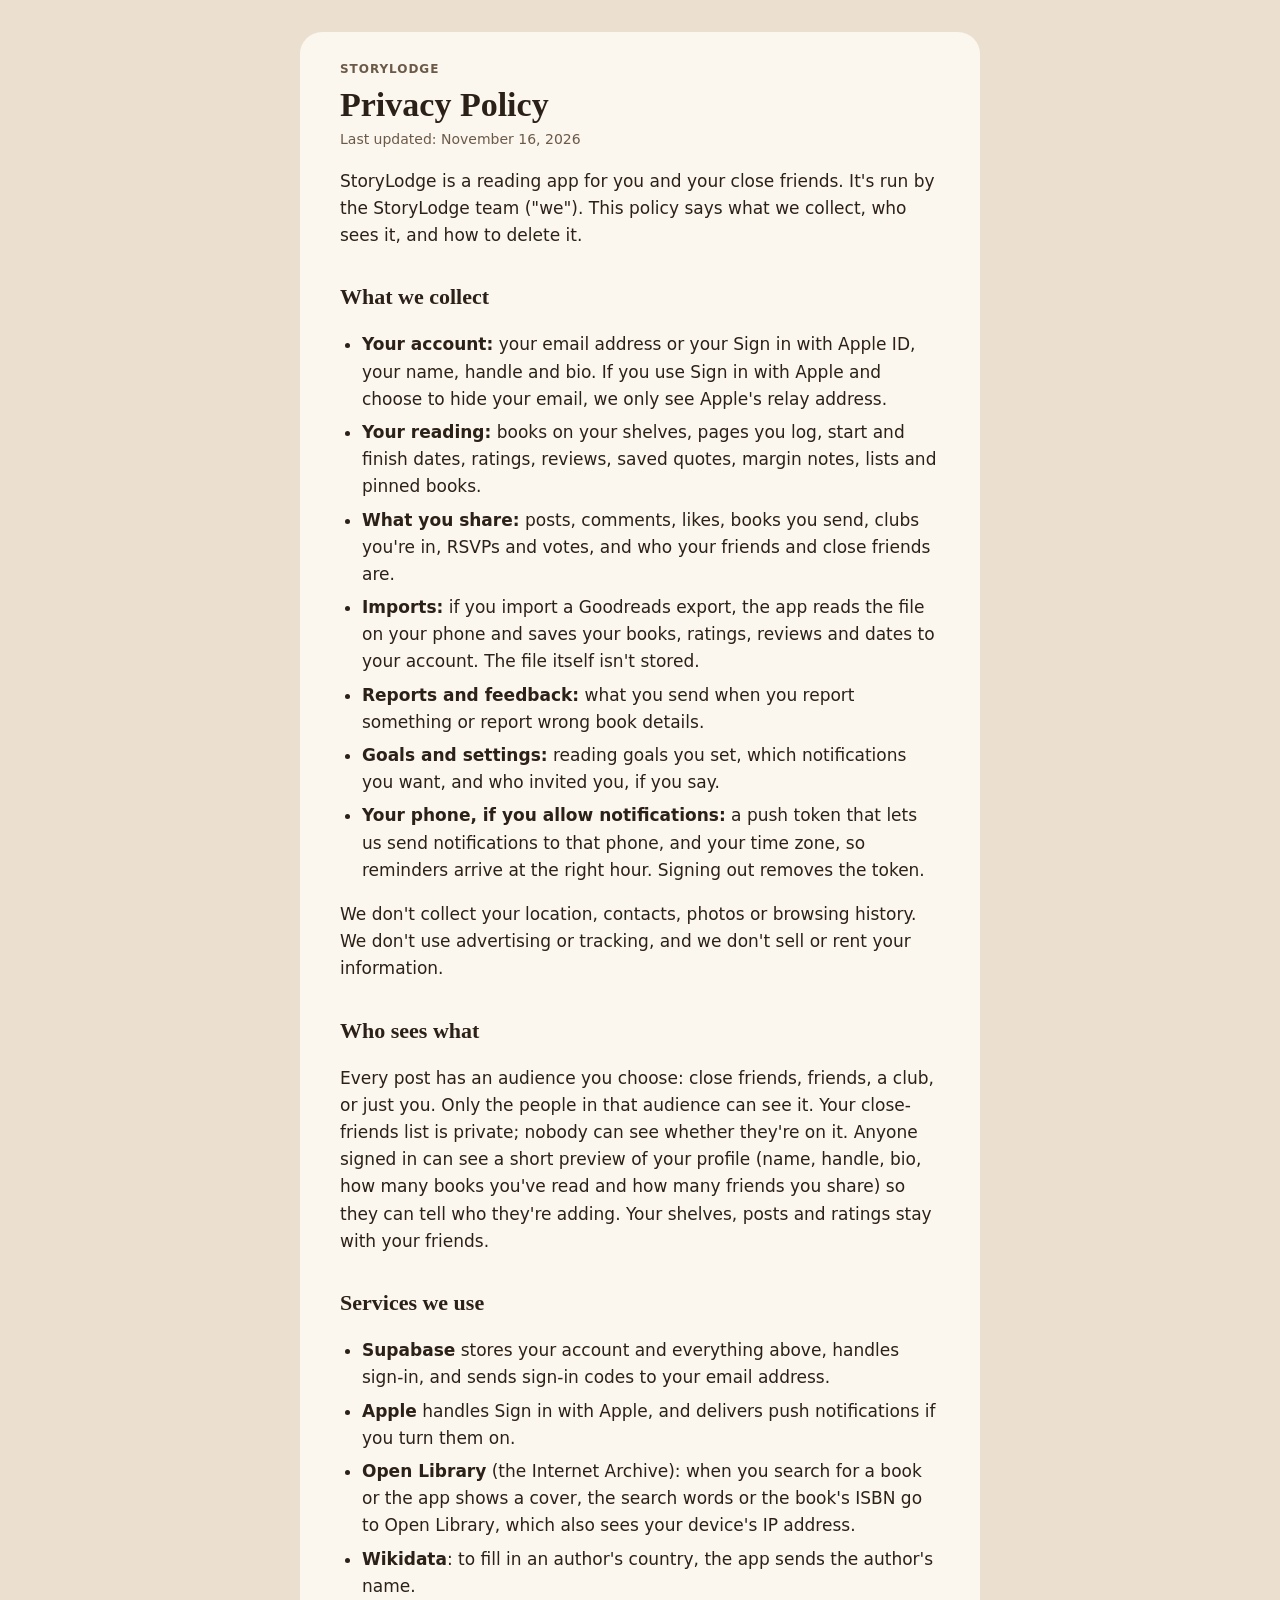
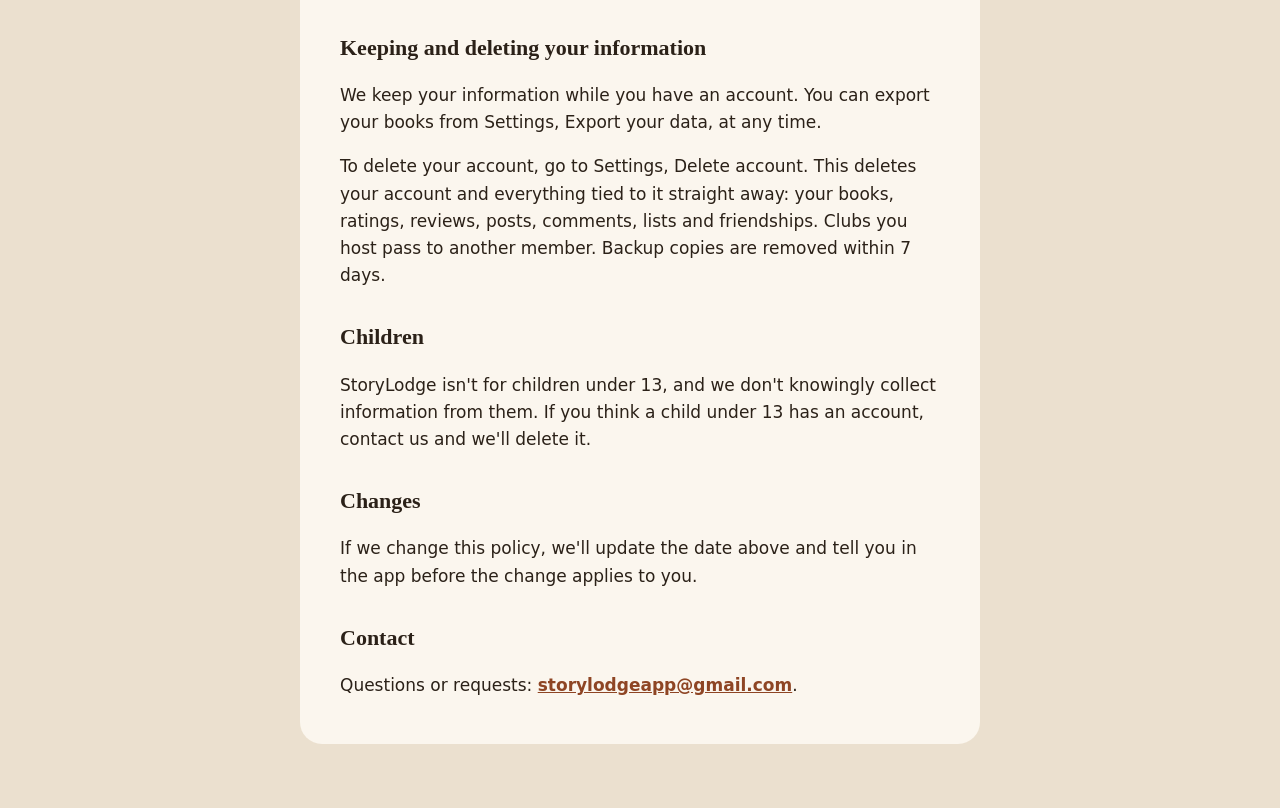
==== privacy.html @ 85fefceb "StoryLodge privacy policy, terms and support page" ====
<!doctype html>
<html lang="en">
<head>
<meta charset="utf-8">
<meta name="viewport" content="width=device-width,initial-scale=1">
<title>StoryLodge Privacy Policy</title>
<link rel="stylesheet" href="legal.css">
</head>
<body>
<main>
<p class="eyebrow">StoryLodge</p>
<h1>Privacy Policy</h1>
<p class="updated">Last updated: November 16, 2026</p>

<p>StoryLodge is a reading app for you and your close friends. It's run by the StoryLodge team ("we"). This policy says what we collect, who sees it, and how to delete it.</p>

<h2>What we collect</h2>
<ul>
  <li><b>Your account:</b> your email address or your Sign in with Apple ID, your name, handle and bio. If you use Sign in with Apple and choose to hide your email, we only see Apple's relay address.</li>
  <li><b>Your reading:</b> books on your shelves, pages you log, start and finish dates, ratings, reviews, saved quotes, margin notes, lists and pinned books.</li>
  <li><b>What you share:</b> posts, comments, likes, books you send, clubs you're in, RSVPs and votes, and who your friends and close friends are.</li>
  <li><b>Imports:</b> if you import a Goodreads export, the app reads the file on your phone and saves your books, ratings, reviews and dates to your account. The file itself isn't stored.</li>
  <li><b>Reports and feedback:</b> what you send when you report something or report wrong book details.</li>
  <li><b>Goals and settings:</b> reading goals you set, which notifications you want, and who invited you, if you say.</li>
  <li><b>Your phone, if you allow notifications:</b> a push token that lets us send notifications to that phone, and your time zone, so reminders arrive at the right hour. Signing out removes the token.</li>
</ul>
<p>We don't collect your location, contacts, photos or browsing history. We don't use advertising or tracking, and we don't sell or rent your information.</p>

<h2>Who sees what</h2>
<p>Every post has an audience you choose: close friends, friends, a club, or just you. Only the people in that audience can see it. Your close-friends list is private; nobody can see whether they're on it. Anyone signed in can see a short preview of your profile (name, handle, bio, how many books you've read and how many friends you share) so they can tell who they're adding. Your shelves, posts and ratings stay with your friends.</p>

<h2>Services we use</h2>
<ul>
  <li><b>Supabase</b> stores your account and everything above, handles sign-in, and sends sign-in codes to your email address.</li>
  <li><b>Apple</b> handles Sign in with Apple, and delivers push notifications if you turn them on.</li>
  <li><b>Open Library</b> (the Internet Archive): when you search for a book or the app shows a cover, the search words or the book's ISBN go to Open Library, which also sees your device's IP address.</li>
  <li><b>Wikidata</b>: to fill in an author's country, the app sends the author's name.</li>
</ul>

<h2>Keeping and deleting your information</h2>
<p>We keep your information while you have an account. You can export your books from Settings, Export your data, at any time.</p>
<p>To delete your account, go to Settings, Delete account. This deletes your account and everything tied to it straight away: your books, ratings, reviews, posts, comments, lists and friendships. Clubs you host pass to another member. Backup copies are removed within 7 days.</p>

<h2>Children</h2>
<p>StoryLodge isn't for children under 13, and we don't knowingly collect information from them. If you think a child under 13 has an account, contact us and we'll delete it.</p>

<h2>Changes</h2>
<p>If we change this policy, we'll update the date above and tell you in the app before the change applies to you.</p>

<h2>Contact</h2>
<p>Questions or requests: <b><a href="mailto:storylodgeapp@gmail.com">storylodgeapp@gmail.com</a></b>.</p>
</main>
</body>
</html>
---- legal.css ----
/* StoryLodge's legal and help pages, in Cedar colors (design/brand.md). */
:root {
  --ground: #EBE0CF; --surface: #FBF6EE; --ink: #2B2118; --muted: #6B5A48; --tint-text: #8E4524;
  color-scheme: light;
}
@media (prefers-color-scheme: dark) {
  :root { --ground: #1A130E; --surface: #261C15; --ink: #F2E6D6; --muted: #B8A48D; --tint-text: #E08A55; color-scheme: dark; }
}
* { box-sizing: border-box; }
body {
  margin: 0; background: var(--ground); color: var(--ink);
  font: 17px/1.6 -apple-system, BlinkMacSystemFont, "Segoe UI", system-ui, sans-serif;
  padding: 32px max(16px, env(safe-area-inset-right, 0px)) 64px max(16px, env(safe-area-inset-left, 0px));
}
main { max-width: 680px; margin: 0 auto; background: var(--surface); border-radius: 22px; padding: 28px clamp(18px, 5vw, 40px); }
.eyebrow { margin: 0; font-size: 12px; font-weight: 600; letter-spacing: .08em; text-transform: uppercase; color: var(--muted); }
h1 { font-family: "New York", Georgia, serif; font-size: 34px; line-height: 1.15; margin: 6px 0 4px; }
h2 { font-family: "New York", Georgia, serif; font-size: 22px; margin: 30px 0 6px; }
h3 { font-size: 17px; margin: 22px 0 2px; }
.updated { color: var(--muted); font-size: 14px; margin-top: 0; }
a { color: var(--tint-text); }
ul { padding-left: 22px; }
li { margin: 6px 0; }
.links { margin-top: 32px; color: var(--muted); font-size: 15px; }
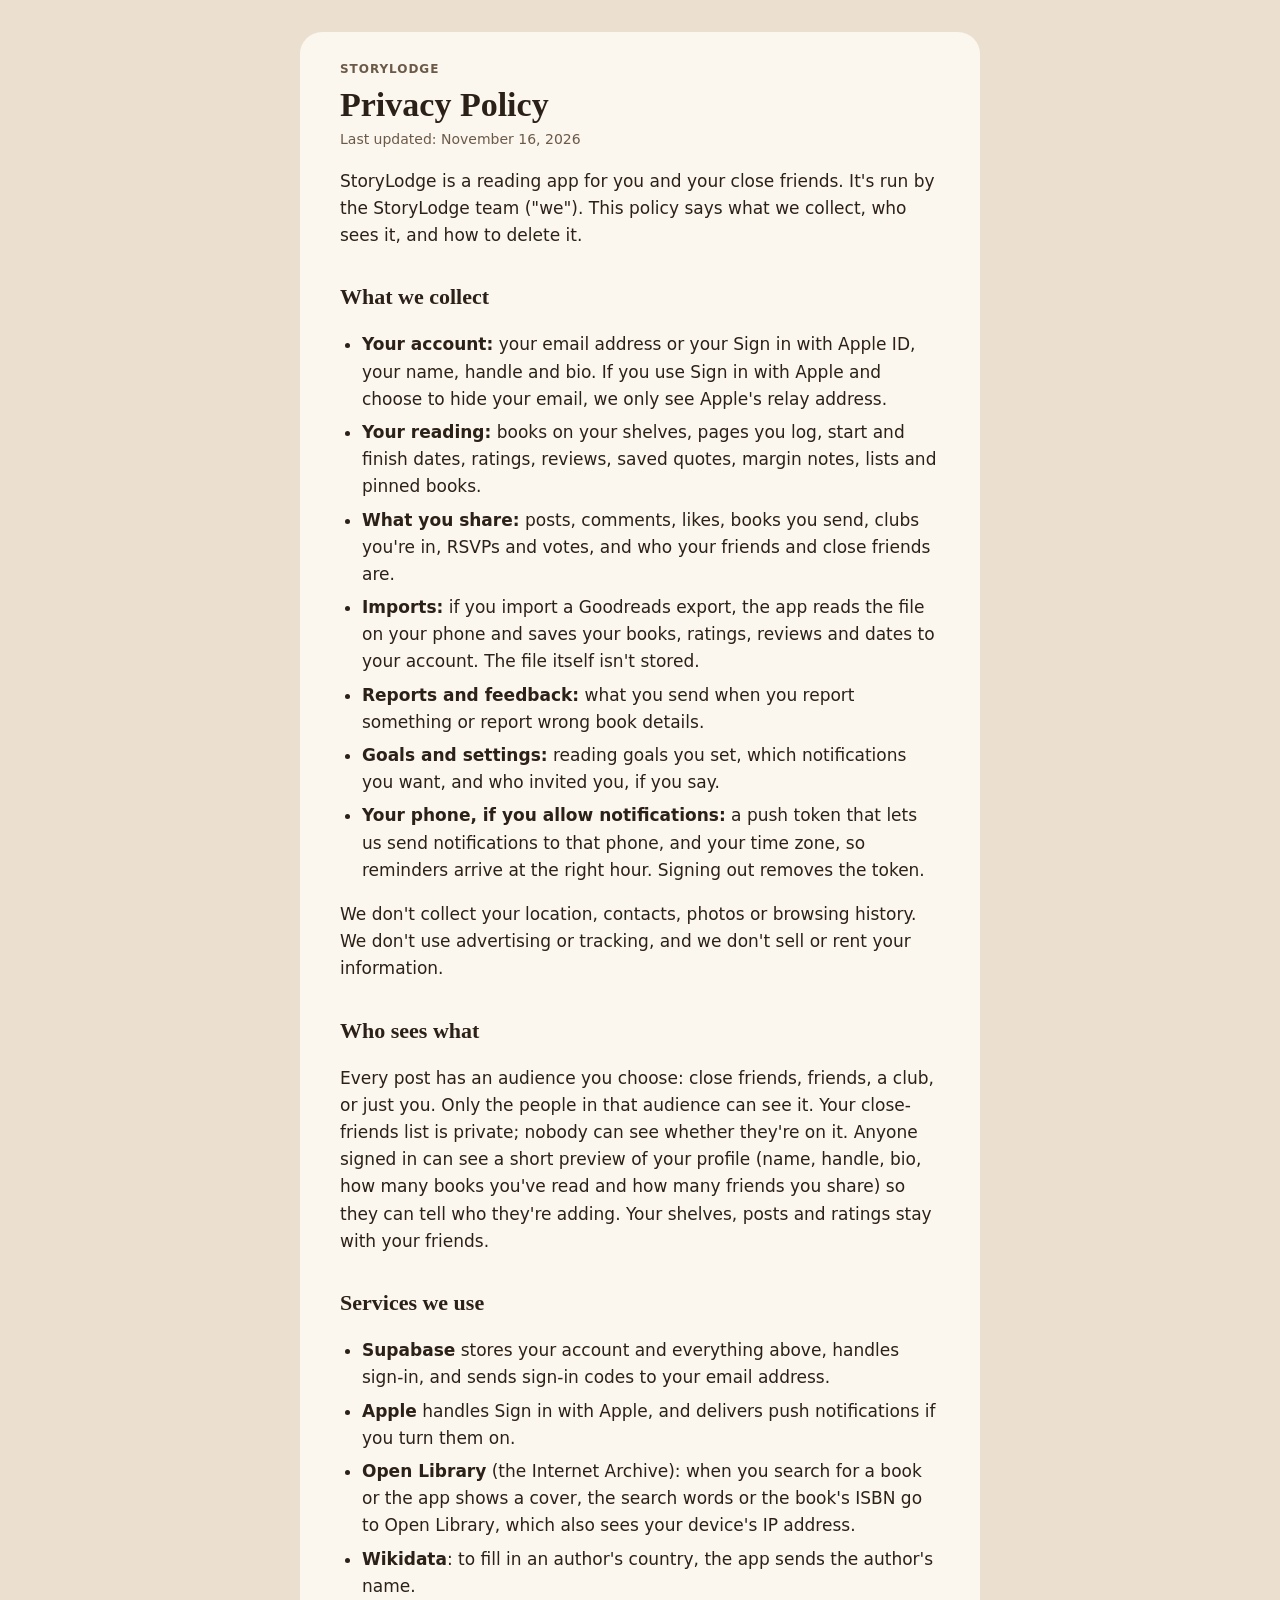
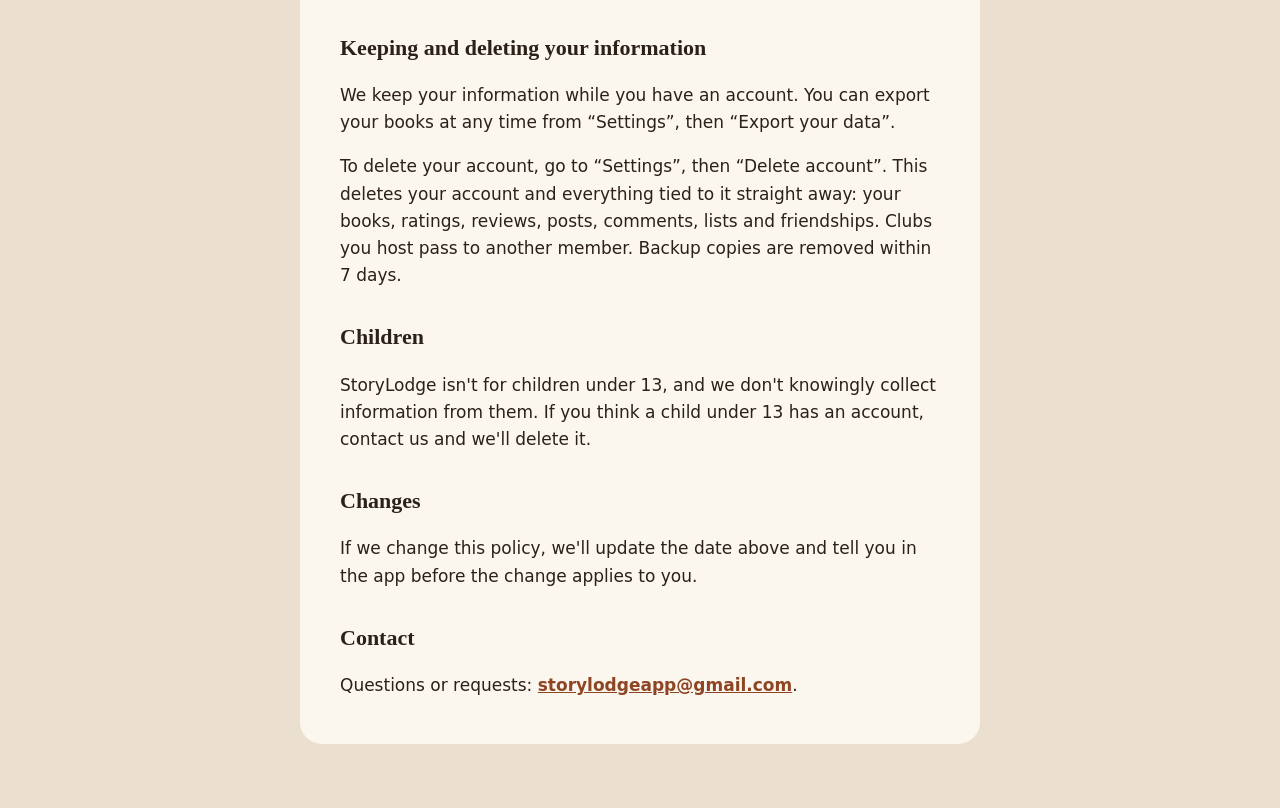
==== commit 915478cc: "Quote names on screen; correct the support steps" ====
--- a/privacy.html
+++ b/privacy.html
@@ -38,8 +38,8 @@
 </ul>
 
 <h2>Keeping and deleting your information</h2>
-<p>We keep your information while you have an account. You can export your books from Settings, Export your data, at any time.</p>
-<p>To delete your account, go to Settings, Delete account. This deletes your account and everything tied to it straight away: your books, ratings, reviews, posts, comments, lists and friendships. Clubs you host pass to another member. Backup copies are removed within 7 days.</p>
+<p>We keep your information while you have an account. You can export your books at any time from “Settings”, then “Export your data”.</p>
+<p>To delete your account, go to “Settings”, then “Delete account”. This deletes your account and everything tied to it straight away: your books, ratings, reviews, posts, comments, lists and friendships. Clubs you host pass to another member. Backup copies are removed within 7 days.</p>
 
 <h2>Children</h2>
 <p>StoryLodge isn't for children under 13, and we don't knowingly collect information from them. If you think a child under 13 has an account, contact us and we'll delete it.</p>
